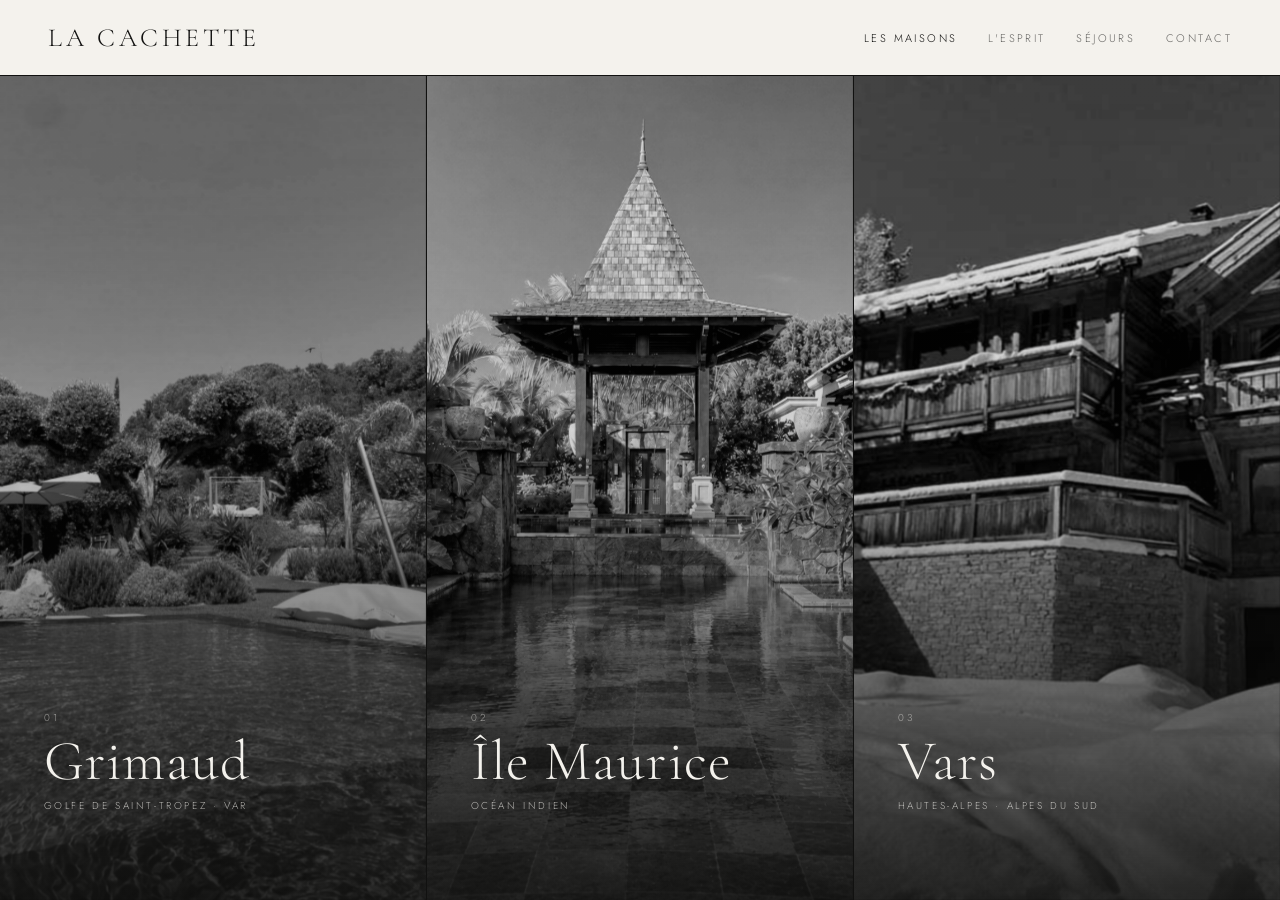
==== index.html @ d85d5a88 "Accueil : les trois colonnes deviennent la version par défaut Co-Authored-By: Claude Opus 5 <noreply" ====
<!doctype html>
<html lang="fr">
<head>
<meta charset="utf-8">
<meta name="viewport" content="width=device-width, initial-scale=1">
<meta name="robots" content="noindex, nofollow">
<title>Nos maisons — La Cachette</title>
<meta name="description" content="Trois Cachettes : Grimaud, golfe de Saint-Tropez · Île Maurice · Vars, Hautes-Alpes.">
<link rel="preconnect" href="https://fonts.googleapis.com">
<link rel="preconnect" href="https://fonts.gstatic.com" crossorigin>
<link href="https://fonts.googleapis.com/css2?family=Cormorant+Garamond:ital,wght@0,300;0,400;1,300&family=Jost:wght@300;400&display=swap" rel="stylesheet">
<link rel="stylesheet" href="assets/style.css?v=1789736320">
</head>
<body>

<header class="entete">
  <a class="marque" href="index.html">La&nbsp;Cachette</a>
  <nav class="nav">
    <a href="index.html" aria-current="page">Les maisons</a>
    <a href="esprit.html">L'esprit</a>
    <a href="sejours.html">Séjours</a>
    <a href="contact.html">Contact</a>
  </nav>
</header>

<main class="maisons colonnes" id="maisons">

  <a class="maison" id="m-grimaud" href="grimaud.html" aria-label="La Cachette Grimaud, golfe de Saint-Tropez">
    <span class="maison__media" data-media>
      <img src="assets/img/grimaud/piscine-jardin.jpg" alt="La Cachette — Grimaud, golfe de Saint-Tropez" loading="eager" decoding="async">
    </span>
    <span class="maison__texte">
      <span class="maison__index">01</span>
      <h2 class="maison__nom">Grimaud</h2>
      <span class="maison__lieu">Golfe de Saint-Tropez · Var</span>
      <span class="maison__lien"><i></i>Découvrir la maison</span>
    </span>
  </a>

  <a class="maison" id="m-maurice" href="ile-maurice.html" aria-label="La Cachette Île Maurice">
    <span class="maison__media" data-media>
      <img src="assets/img/maurice/gazebo-depuis-la-piscine.jpg" alt="La Cachette — Île Maurice" loading="eager" decoding="async">
    </span>
    <span class="maison__texte">
      <span class="maison__index">02</span>
      <h2 class="maison__nom">Île&nbsp;Maurice</h2>
      <span class="maison__lieu">Océan Indien</span>
      <span class="maison__lien"><i></i>Découvrir la maison</span>
    </span>
  </a>

  <a class="maison" id="m-vars" href="vars.html" aria-label="La Cachette Vars, Hautes-Alpes">
    <span class="maison__media" data-media>
      <img src="assets/img/vars/t-chalet-sous-la-neige.jpg" alt="La Cachette — Vars, Hautes-Alpes" loading="eager" decoding="async">
    </span>
    <span class="maison__texte">
      <span class="maison__index">03</span>
      <h2 class="maison__nom">Vars</h2>
      <span class="maison__lieu">Hautes-Alpes · Alpes du Sud</span>
      <span class="maison__lien"><i></i>Découvrir la maison</span>
    </span>
  </a>

</main>

<script>
  /* Si une photo manque encore, la bande bascule sur son emblème gravé
     et affiche un discret « Photos à venir ». Dépose simplement
     assets/img/grimaud.jpg ou assets/img/vars.jpg pour l'activer. */
  document.querySelectorAll('[data-media] img').forEach(function (img) {
    function vide() {
      var media = img.closest('[data-media]');
      if (media.classList.contains('vide')) return;
      media.classList.add('vide');
      var tag = document.createElement('span');
      tag.className = 'maison__bientot';
      tag.textContent = 'Photos à venir';
      media.parentElement.appendChild(tag);
    }
    img.addEventListener('error', vide);
    if (img.complete && img.naturalWidth === 0) vide();
  });

  /* Sur écran tactile il n'y a pas de survol : la bande la plus proche
     du centre de l'écran prend la couleur, les autres restent grises. */
  (function () {
    if (!window.matchMedia('(hover: none)').matches) return;
    var conteneur = document.getElementById('maisons');
    var bandes = Array.prototype.slice.call(conteneur.querySelectorAll('.maison'));
    var enAttente = false;

    function reveler() {
      enAttente = false;
      var centre = window.innerHeight / 2;
      var gagnante = null, meilleure = Infinity;
      bandes.forEach(function (b) {
        var r = b.getBoundingClientRect();
        var d = Math.abs(r.top + r.height / 2 - centre);
        if (d < meilleure) { meilleure = d; gagnante = b; }
      });
      bandes.forEach(function (b) { b.classList.toggle('est-active', b === gagnante); });
      conteneur.classList.toggle('a-une-active', !!gagnante);
    }

    function planifier() {
      if (enAttente) return;
      enAttente = true;
      requestAnimationFrame(reveler);
    }

    window.addEventListener('scroll', planifier, { passive: true });
    window.addEventListener('resize', planifier);
    reveler();
  })();
</script>

</body>
</html>
---- assets/style.css ----
/* La Cachette — feuille commune
   Repères : voir BRAND.md. Encre, ivoire, nuit ; Cormorant + Jost ; 900 ms. */

:root{
  --noir:#111110;
  --ivoire:#f4f2ed;
  --nuit:#090908;
  --or:#b9a37e;
  --trait:#111110;
  --serif:"Cormorant Garamond", "EB Garamond", Garamond, "Times New Roman", serif;
  --sans:"Jost", "Futura", "Avenir Next", system-ui, sans-serif;
  --ease:cubic-bezier(.22,.61,.36,1);
  --duree:900ms;
  --entete:76px;
}
*{box-sizing:border-box}
html{scroll-behavior:smooth}
body{
  margin:0; background:var(--ivoire); color:var(--noir);
  font-family:var(--sans); font-weight:300;
  -webkit-font-smoothing:antialiased;
}
img{max-width:100%}

/* ---------------------------------------------------------------- en-tête */
.entete{
  position:fixed; inset:0 0 auto 0; z-index:30;
  height:var(--entete);
  display:flex; align-items:center; justify-content:space-between;
  padding:0 clamp(18px,4vw,48px);
  background:var(--ivoire);
  border-bottom:1px solid var(--trait);
}
.marque{
  font-family:var(--serif); font-size:clamp(20px,2.4vw,26px);
  letter-spacing:.14em; text-transform:uppercase; text-decoration:none; color:inherit;
}
.nav{display:flex; gap:clamp(16px,2.4vw,34px)}
.nav a{
  font-size:11px; letter-spacing:.22em; text-transform:uppercase;
  text-decoration:none; color:inherit; opacity:.62;
  transition:opacity .35s var(--ease);
}
.nav a:hover,.nav a[aria-current]{opacity:1}
@media (max-width:640px){
  :root{--entete:62px}
  .nav a:not([aria-current]){display:none}
}

/* ------------------------------------------------------ page « nos maisons » */
.maisons{
  margin-top:var(--entete);
  height:calc(100vh - var(--entete));
  height:calc(100svh - var(--entete));
  display:flex; flex-direction:column;
}
.maison{
  position:relative; flex:1 1 0; min-height:0;
  display:block; overflow:hidden;
  text-decoration:none; color:var(--ivoire);
  border-bottom:1px solid var(--trait);
  background:#0e0e0d; isolation:isolate;
}
.maison:last-child{border-bottom:0}

#m-grimaud img{object-position:center 50%}
#m-maurice img{object-position:center 42%}
#m-vars    img{object-position:center 45%}
#m-grimaud{--embleme:url("logos/la-cachette-golfe-saint-tropez-blanc.svg")}
#m-maurice{--embleme:url("logos/la-cachette-ile-maurice-blanc.svg")}
#m-vars   {--embleme:url("logos/la-cachette-vars-blanc.svg")}

.maison__media{position:absolute; inset:0; overflow:hidden}
.maison__media img{
  width:100%; height:100%; object-fit:cover; display:block;
  transform:scale(1.001);
  filter:grayscale(1) contrast(1.02) brightness(1);
  transition:transform var(--duree) var(--ease), filter var(--duree) var(--ease);
  will-change:transform,filter;
}
.maison__media::after{
  content:""; position:absolute; inset:0; z-index:1;
  background:linear-gradient(100deg,rgba(9,9,8,.84) 0%,rgba(9,9,8,.48) 34%,
                             rgba(9,9,8,.14) 66%,rgba(9,9,8,.26) 100%);
  transition:opacity var(--duree) var(--ease);
}
.maison__media.vide{
  background:radial-gradient(120% 160% at 20% 20%, #2a2a27 0%, #161614 55%, #0d0d0c 100%);
}
.maison__media.vide img{display:none}
.maison__media.vide::before{
  content:""; position:absolute; inset:0; z-index:1; opacity:.15;
  background:var(--embleme) 72% 50%/auto 62% no-repeat;
  transition:opacity var(--duree) var(--ease), transform var(--duree) var(--ease);
}

.maison__texte{
  position:relative; z-index:2; height:100%;
  display:flex; flex-direction:column; justify-content:center;
  padding:0 clamp(22px,6vw,90px);
  transform:translateY(6px);
  transition:transform var(--duree) var(--ease);
}
.maison__index{font-size:10px; letter-spacing:.34em; opacity:.55; margin-bottom:.9em}
.maison__nom{
  font-family:var(--serif); font-weight:300;
  font-size:clamp(38px,7.2vw,92px); line-height:.98; margin:0; letter-spacing:.02em;
  text-shadow:0 2px 30px rgba(0,0,0,.45);
}
.maison__lieu{
  margin-top:.85em; font-size:11px; letter-spacing:.26em; text-transform:uppercase; opacity:.7;
}
.maison__lien{
  display:flex; align-items:center; gap:.8em;
  margin-top:1.4em; font-size:10px; letter-spacing:.28em; text-transform:uppercase;
  opacity:0; transform:translateY(10px);
  transition:opacity var(--duree) var(--ease), transform var(--duree) var(--ease);
}
.maison__lien i{display:block; width:52px; height:1px; background:currentColor}
.maison__bientot{
  position:absolute; top:clamp(14px,2.4vw,26px); right:clamp(18px,4vw,44px);
  z-index:3; font-size:9px; letter-spacing:.26em; text-transform:uppercase;
  padding:.6em 1em; border:1px solid rgba(244,242,237,.34); color:rgba(244,242,237,.72);
}

.maison:hover .maison__media img,
.maison:focus-visible .maison__media img,
.maison.est-active .maison__media img{
  filter:grayscale(0) contrast(1) brightness(1); transform:scale(1.07);
}
.maison:hover .maison__media::after,
.maison:focus-visible .maison__media::after,
.maison.est-active .maison__media::after{opacity:.88}
.maison:hover .maison__media.vide::before,
.maison:focus-visible .maison__media.vide::before,
.maison.est-active .maison__media.vide::before{opacity:.34; transform:scale(1.03)}
.maison:hover .maison__texte,
.maison:focus-visible .maison__texte,
.maison.est-active .maison__texte{transform:translateY(0)}
.maison:hover .maison__lien,
.maison:focus-visible .maison__lien,
.maison.est-active .maison__lien{opacity:.92; transform:translateY(0)}
.maisons:hover .maison:not(:hover) .maison__media img,
.maisons.a-une-active .maison:not(.est-active) .maison__media img{
  filter:grayscale(1) contrast(1.02) brightness(.58);
}
.maisons:hover .maison:not(:hover) .maison__texte,
.maisons.a-une-active .maison:not(.est-active) .maison__texte{opacity:.72}
@media (hover:none){ .maison__lien{opacity:.9; transform:none} }
.maison:focus-visible{outline:2px solid var(--or); outline-offset:-4px}

@media (max-width:640px){
  .maisons{height:auto}
  .maison{height:46svh; min-height:280px}
}

/* variante : trois colonnes côte à côte (index.html) */
.maisons.colonnes{flex-direction:row}
.colonnes .maison{border-bottom:0; border-right:1px solid var(--trait)}
.colonnes .maison:last-child{border-right:0}
.colonnes #m-grimaud img{object-position:center 60%}
.colonnes #m-maurice img{object-position:center 45%}
.colonnes #m-vars    img{object-position:center 50%}
.colonnes .maison__media::after{
  background:linear-gradient(180deg,rgba(9,9,8,.10) 0%,rgba(9,9,8,.18) 45%,
                             rgba(9,9,8,.62) 78%,rgba(9,9,8,.86) 100%);
}
.colonnes .maison__texte{
  justify-content:flex-end;
  padding:0 clamp(22px,3.4vw,52px) clamp(34px,5vw,66px);
}
.colonnes .maison__nom{font-size:clamp(34px,4.4vw,66px)}
.colonnes .maison__lieu{font-size:10px}
.colonnes .maison__media.vide::before{background-position:50% 36%; background-size:70% auto}
@media (max-width:640px){
  .maisons.colonnes{flex-direction:column}
  .colonnes .maison{border-right:0; border-bottom:1px solid var(--trait)}
}

/* --------------------------------------------------------- page d'une maison */
.hero{
  position:relative; margin-top:var(--entete);
  height:calc(100vh - var(--entete)); height:calc(100svh - var(--entete));
  min-height:480px; overflow:hidden; background:#0e0e0d; color:var(--ivoire);
  border-bottom:1px solid var(--trait);
}
/* les photos, empilées ; une seule visible, fondu entre deux */
.hero__diapos{position:absolute; inset:0}
.hero__diapos img{
  position:absolute; inset:0; width:100%; height:100%;
  object-fit:cover; object-position:center 42%; display:block;
  opacity:0; transition:opacity 1.6s var(--ease);
}
.hero__diapos img.est-visible{opacity:1}
/* un lent zoom pendant que la photo est à l'écran */
.hero__diapos img.anime{animation:hero-derive 9s linear forwards}
@keyframes hero-derive{from{transform:scale(1)} to{transform:scale(1.06)}}

.hero__commandes{
  position:absolute; z-index:3; right:clamp(18px,4vw,44px); bottom:clamp(22px,3.6vw,40px);
  display:flex; align-items:center; gap:14px;
}
.hero__fleche{
  width:38px; height:38px; border:1px solid rgba(244,242,237,.45); background:none;
  color:var(--ivoire); font-family:var(--serif); font-size:24px; line-height:1;
  cursor:pointer; padding:0; transition:border-color .3s var(--ease), background .3s var(--ease);
}
.hero__fleche:hover,.hero__fleche:focus-visible{border-color:var(--ivoire); background:rgba(244,242,237,.12)}
.hero__fleche:focus-visible,.hero__points button:focus-visible{outline:2px solid var(--or); outline-offset:2px}
.hero__points{display:flex; gap:10px}
.hero__points button{
  width:7px; height:7px; padding:0; border:0; border-radius:50%; cursor:pointer;
  background:rgba(244,242,237,.38); transition:background .3s var(--ease), transform .3s var(--ease);
}
.hero__points button[aria-current="true"]{background:var(--ivoire); transform:scale(1.3)}
@media (max-width:640px){ .hero__fleche{display:none} }
.hero::after{
  content:""; position:absolute; inset:0;
  background:linear-gradient(100deg,rgba(9,9,8,.78) 0%,rgba(9,9,8,.34) 40%,
                             rgba(9,9,8,.10) 70%,rgba(9,9,8,.30) 100%);
}
/* Les URL d'un var() se résolvent depuis CETTE feuille, pas depuis la page :
   les emblèmes sont donc déclarés ici et non en style en ligne. */
.hero.h-grimaud{--embleme:url("logos/la-cachette-golfe-saint-tropez-blanc.svg")}
.hero.h-maurice{--embleme:url("logos/la-cachette-ile-maurice-blanc.svg")}
.hero.h-vars   {--embleme:url("logos/la-cachette-vars-blanc.svg")}

.hero.vide{
  background:radial-gradient(120% 160% at 20% 20%, #2a2a27 0%, #161614 55%, #0d0d0c 100%);
}
.hero.vide .hero__diapos{display:none}
.hero.vide::before{
  content:""; position:absolute; inset:0; z-index:1; opacity:.26;
  background:var(--embleme) 72% 44%/auto 52% no-repeat;
}
.hero.vide::after{background:linear-gradient(100deg,rgba(9,9,8,.7) 0%,rgba(9,9,8,.2) 45%,rgba(9,9,8,0) 75%)}
.hero__texte{
  position:relative; z-index:2; height:100%;
  display:flex; flex-direction:column; justify-content:flex-end;
  padding:0 clamp(22px,6vw,90px) clamp(38px,6vw,74px);
}
.hero__index{font-size:10px; letter-spacing:.34em; text-transform:uppercase; opacity:.62}
.hero h1{
  font-family:var(--serif); font-weight:300; margin:.28em 0 0;
  font-size:clamp(46px,9vw,116px); line-height:.94; letter-spacing:.02em;
  text-shadow:0 2px 34px rgba(0,0,0,.45);
}
.hero__lieu{margin-top:.9em; font-size:11px; letter-spacing:.26em; text-transform:uppercase; opacity:.72}
.hero__cta{
  display:inline-flex; align-items:center; gap:.8em; align-self:flex-start;
  margin-top:2.2em; color:inherit; text-decoration:none;
  font-size:10px; letter-spacing:.28em; text-transform:uppercase;
  border:1px solid rgba(244,242,237,.5); padding:1.1em 2.2em;
  transition:background .4s var(--ease), color .4s var(--ease), border-color .4s var(--ease);
}
.hero__cta:hover,.hero__cta:focus-visible{background:var(--ivoire); color:var(--noir); border-color:var(--ivoire)}

.bloc{padding:clamp(56px,8vw,108px) clamp(22px,6vw,90px); border-bottom:1px solid #dfdbd2}
.bloc:last-of-type{border-bottom:0}
.bloc>h2{
  font-family:var(--serif); font-weight:300; font-size:clamp(26px,3.4vw,44px);
  margin:0 0 .9em; letter-spacing:.02em;
}
.surtitre{
  font-size:10px; letter-spacing:.32em; text-transform:uppercase;
  opacity:.5; margin:0 0 1.6em;
}

.intro{display:grid; grid-template-columns:minmax(0,1.15fr) minmax(0,1fr); gap:clamp(30px,6vw,84px)}
.intro p{font-family:var(--serif); font-size:clamp(19px,2.1vw,26px); line-height:1.5; margin:0 0 .8em}
.intro p+p{font-size:clamp(15px,1.4vw,17px); font-family:var(--sans); line-height:1.75; opacity:.78}
@media (max-width:820px){ .intro{grid-template-columns:1fr} }

.enbref{list-style:none; margin:0; padding:0; border-top:1px solid #dfdbd2}
.enbref li{
  display:flex; justify-content:space-between; gap:20px;
  padding:.95em 0; border-bottom:1px solid #dfdbd2;
  font-size:13px; line-height:1.5;
}
.enbref b{font-weight:400; letter-spacing:.16em; text-transform:uppercase; font-size:10px; opacity:.55; flex:0 0 34%}
.arediger{
  border:1px solid #dfdbd2; padding:1.2em 1.4em; font-size:12px; line-height:1.7;
  letter-spacing:.04em; opacity:.62;
}

.grille{
  display:grid; grid-template-columns:repeat(auto-fill,minmax(240px,1fr));
  gap:clamp(10px,1.4vw,20px);
}
.grille figure{margin:0; position:relative}
.grille button{
  display:block; width:100%; padding:0; border:0; background:#e6e2d9;
  cursor:zoom-in; overflow:hidden; line-height:0;
}
/* Sur la page d'une maison, les photos sont en couleur : c'est déjà la
   récompense du clic. Le noir et blanc reste réservé à la page d'accueil. */
.grille img{
  width:100%; aspect-ratio:4/5; object-fit:cover; display:block;
  filter:brightness(.94);
  transition:transform var(--duree) var(--ease), filter var(--duree) var(--ease);
}
.grille button:hover img,.grille button:focus-visible img{
  filter:brightness(1); transform:scale(1.05);
}
.grille figcaption{
  margin-top:.7em; font-size:10px; letter-spacing:.2em; text-transform:uppercase; opacity:.5;
}
.grille button:focus-visible{outline:2px solid var(--or); outline-offset:3px}
.grille .large{grid-column:span 2}
.grille .large img{aspect-ratio:16/10}
@media (max-width:560px){ .grille .large{grid-column:span 1} .grille .large img{aspect-ratio:4/5} }

.plan{max-width:900px; margin:0 auto}
.plan img{display:block; width:100%; border:1px solid #dfdbd2}

/* ---------------------------------------------------------------- sommaire
   Colonne fixe à droite, au milieu de l'écran. Invisible tant que le héros
   est à l'écran, puis suit la lecture. Disparaît sous 1100 px. */
.sommaire{
  position:fixed; right:clamp(18px,2.6vw,40px); top:50%; z-index:15;
  transform:translate(12px,-50%); opacity:0; pointer-events:none;
  transition:opacity .6s var(--ease), transform .6s var(--ease);
}
.sommaire.est-visible{opacity:1; transform:translate(0,-50%); pointer-events:auto}
.sommaire ol{list-style:none; margin:0; padding:0; display:flex; flex-direction:column; gap:14px; align-items:flex-end}
.sommaire a{
  display:flex; align-items:center; gap:12px; flex-direction:row-reverse;
  color:var(--noir); text-decoration:none;
  font-size:10px; letter-spacing:.24em; text-transform:uppercase; opacity:.42;
  transition:opacity .3s var(--ease);
}
.sommaire a i{display:block; width:18px; height:1px; background:currentColor; transition:width .4s var(--ease)}
.sommaire a:hover,.sommaire a:focus-visible{opacity:.85}
.sommaire a[aria-current]{opacity:1}
.sommaire a[aria-current] i{width:38px}
.sommaire a:focus-visible{outline:2px solid var(--or); outline-offset:4px}
.bloc,.reserver{scroll-margin-top:var(--entete)}
@media (max-width:1100px){ .sommaire{display:none} }
/* on réserve la colonne de droite au sommaire pour qu'il ne couvre rien */
@media (min-width:1101px){
  .a-sommaire .bloc,.a-sommaire .reserver{padding-right:calc(clamp(22px,6vw,90px) + 230px)}
  /* les filets entre sections s'arrêtent avant la colonne du sommaire */
  .a-sommaire .bloc{position:relative; border-bottom:0}
  .a-sommaire .bloc:not(:last-of-type)::after{
    content:""; position:absolute; bottom:0; height:1px; background:#dfdbd2;
    left:clamp(22px,6vw,90px); right:calc(clamp(22px,6vw,90px) + 230px);
  }
  .a-sommaire .reserver{border-top:0}
  .a-sommaire .reserver::before{
    content:""; position:absolute; top:0; height:1px; background:var(--noir);
    left:clamp(22px,6vw,90px); right:calc(clamp(22px,6vw,90px) + 230px);
  }
  .a-sommaire .reserver{position:relative}
  /* et le sommaire pose son propre fond, léger voile givré */
  .sommaire{
    padding:22px 20px 22px 26px; margin-right:-20px;
    background:rgba(244,242,237,.78);
    -webkit-backdrop-filter:blur(10px); backdrop-filter:blur(10px);
  }
}
html{scroll-behavior:smooth}
@media (prefers-reduced-motion:reduce){ html{scroll-behavior:auto} }

/* ------------------------------------------------------------- visionneuse */
.visionneuse{
  position:fixed; inset:0; z-index:60; background:var(--nuit);
  display:flex; align-items:center; justify-content:center; flex-direction:column;
  padding:clamp(16px,4vw,54px);
}
.visionneuse[hidden]{display:none}
.visionneuse img{max-width:100%; max-height:82vh; object-fit:contain; display:block}
.visionneuse figcaption{
  color:var(--ivoire); margin-top:1.2em;
  font-size:10px; letter-spacing:.24em; text-transform:uppercase; opacity:.6;
}
.visionneuse figure{margin:0; display:flex; flex-direction:column; align-items:center}
.visionneuse button{
  position:absolute; background:none; border:0; color:var(--ivoire);
  cursor:pointer; opacity:.55; padding:16px; line-height:1;
  font-family:var(--serif); font-size:34px;
  transition:opacity .3s var(--ease);
}
.visionneuse button:hover,.visionneuse button:focus-visible{opacity:1}
.v-fermer{top:8px; right:14px; font-size:26px}
.v-prec{left:6px; top:50%; transform:translateY(-50%)}
.v-suiv{right:6px; top:50%; transform:translateY(-50%)}

/* ------------------------------------------------------------------- pied */
.pied{
  background:var(--nuit); color:var(--ivoire);
  padding:clamp(48px,7vw,84px) clamp(22px,6vw,90px) clamp(30px,4vw,44px);
}
.pied__maisons{display:flex; flex-wrap:wrap; gap:clamp(24px,5vw,70px); margin-bottom:clamp(34px,5vw,58px)}
.pied__maisons a{
  color:inherit; text-decoration:none;
  font-family:var(--serif); font-size:clamp(22px,2.6vw,32px); font-weight:300;
  opacity:.55; transition:opacity .4s var(--ease);
}
.pied__maisons a:hover,.pied__maisons a[aria-current]{opacity:1}
.pied__bas{
  display:flex; flex-wrap:wrap; justify-content:space-between; gap:16px;
  border-top:1px solid rgba(244,242,237,.16); padding-top:1.6em;
  font-size:10px; letter-spacing:.22em; text-transform:uppercase; opacity:.5;
}
.pied__bas a{color:inherit}

@media (prefers-reduced-motion:reduce){
  html{scroll-behavior:auto}
  *{transition-duration:.01ms !important}
  .maison__media img,.grille img{transform:none !important}
  .hero__diapos img{animation:none !important}
}

/* ------------------------------------------------------------------ contact
   Le principe : un formulaire en une colonne, et une fiche qui se remplit
   en direct à côté. On ne demande que ce qui sert à répondre. */

.contact{
  margin-top:var(--entete);
  display:grid; grid-template-columns:minmax(0,1fr) minmax(320px,392px);
  gap:clamp(30px,5vw,80px);
  padding:clamp(48px,7vw,96px) clamp(22px,6vw,90px) clamp(60px,8vw,110px);
  align-items:start;
}
/* en bas d'une page maison : même grille, sous un filet, sans marge de tête */
.reserver{
  display:grid; grid-template-columns:minmax(0,760px) minmax(280px,340px);
  justify-content:center;
  gap:clamp(24px,3.5vw,48px);
  padding:clamp(48px,6vw,84px) clamp(22px,6vw,90px) clamp(56px,7vw,96px);
  align-items:start;
  background:#e8e3d8;
  border-top:1px solid var(--noir);
  scroll-margin-top:var(--entete);
}
.reserver .demande__titre{margin-bottom:clamp(4px,1vw,14px)}
.reserver .demande__titre h2{font-size:clamp(30px,4vw,50px)}
.reserver .demande__titre p{font-size:14px}
.reserver>div:not(.demande__titre){
  background:#fff; border:1px solid #d6d0c3;
  padding:clamp(22px,3vw,38px) clamp(20px,3vw,40px) clamp(18px,2.4vw,30px);
}
.reserver .champs{margin-bottom:clamp(26px,3.2vw,38px)}
.reserver .champs>legend{margin-bottom:1.1em}
.reserver .fiche{background:#fff; border-color:#d6d0c3}
.reserver .fiche h2{margin-bottom:1.1em}
.reserver .cal-mois{gap:clamp(18px,2.6vw,36px)}
.reserver .cal-grille{max-width:330px; margin:0 auto}
.reserver .cal-case button{aspect-ratio:auto; height:34px; min-height:0; font-size:12.5px}
.reserver .cal-titres span{font-size:clamp(16px,1.6vw,19px)}
.reserver .cal-tete{margin-bottom:14px}
.reserver .cal-grille>b{padding-bottom:.7em}
.reserver .envoyer{margin-top:0}

@media (max-width:900px){
  .contact,.reserver{grid-template-columns:1fr}
  /* en une colonne, la fiche passe devant : elle se remplit sous les yeux
     pendant qu'on répond, au lieu d'arriver après le bouton d'envoi. */
  .demande__titre{order:-2; margin-bottom:clamp(26px,5vw,40px)}
  .fiche{position:static; order:-1; margin-bottom:clamp(30px,5vw,44px)}
  .fiche__embleme{height:60px}
}

.demande__titre{grid-column:1 / -1; margin:0 0 clamp(10px,2vw,22px)}
.demande__titre h1,.demande__titre h2{
  font-family:var(--serif); font-weight:300; letter-spacing:.02em;
  font-size:clamp(40px,6vw,76px); line-height:1; margin:.2em 0 0;
}
.demande__titre p{
  margin:1.1em 0 0; max-width:44ch; font-size:15px; line-height:1.8; opacity:.72;
}

.champs{border:0; padding:0; margin:0 0 clamp(34px,4.5vw,52px); min-width:0}
.champs>legend{
  padding:0; margin:0 0 1.5em; width:100%;
  font-size:10px; letter-spacing:.32em; text-transform:uppercase; opacity:.5;
  border-bottom:1px solid #dfdbd2; padding-bottom:1em;
}

/* le choix de la maison : trois cartes gravées plutôt qu'une liste déroulante */
.choixmaison{display:grid; grid-template-columns:repeat(auto-fit,minmax(150px,1fr)); gap:12px}
.choixmaison input{position:absolute; opacity:0; width:0; height:0}
.choixmaison label{
  display:block; cursor:pointer; text-align:center;
  border:1px solid #dfdbd2; padding:20px 12px 16px;
  background:#fbfaf7;
  transition:border-color .4s var(--ease), background .4s var(--ease);
}
.choixmaison label:hover{border-color:#b8b2a5}
.choixmaison i{
  display:block; height:54px; margin-bottom:14px;
  background:var(--embleme) center/contain no-repeat;
  opacity:.42; transition:opacity .4s var(--ease);
}
.choixmaison b{
  display:block; font-family:var(--serif); font-weight:300; font-size:19px; letter-spacing:.02em;
}
.choixmaison small{
  display:block; margin-top:.55em;
  font-size:9px; letter-spacing:.2em; text-transform:uppercase; opacity:.5;
}
.choixmaison input:checked+label{border-color:var(--noir); background:#fff}
.choixmaison input:checked+label i{opacity:1}
.choixmaison input:focus-visible+label{outline:2px solid var(--or); outline-offset:2px}
.c-grimaud{--embleme:url("logos/la-cachette-golfe-saint-tropez.svg")}
.c-maurice{--embleme:url("logos/la-cachette-ile-maurice.svg")}
.c-vars   {--embleme:url("logos/la-cachette-vars.svg")}

.duo{display:grid; grid-template-columns:1fr 1fr; gap:clamp(12px,2vw,22px)}
@media (max-width:520px){ .duo{grid-template-columns:1fr} }

.champ{display:block; margin-bottom:22px}
.champ>span{
  display:block; margin-bottom:.7em;
  font-size:10px; letter-spacing:.22em; text-transform:uppercase; opacity:.55;
}
.champ input,.champ textarea{
  width:100%; font:inherit; font-size:15px; color:inherit;
  background:transparent; border:0; border-bottom:1px solid #cfc9bc;
  padding:.55em 0; border-radius:0; -webkit-appearance:none;
  transition:border-color .35s var(--ease);
}
.champ textarea{resize:vertical; min-height:112px; line-height:1.7}
.champ input:focus,.champ textarea:focus{outline:0; border-bottom-color:var(--noir)}
.champ input::placeholder,.champ textarea::placeholder{color:#a9a294}
.champ input:user-invalid,.champ textarea:user-invalid{border-bottom-color:#9c4a3c}
.champ__aide{display:block; margin-top:.6em; font-size:11px; opacity:.5; line-height:1.6}

.compteur{
  display:flex; align-items:center; justify-content:space-between; gap:16px;
  border-bottom:1px solid #cfc9bc; padding:.35em 0 .7em;
}
.compteur__nom{font-size:15px}
.compteur__nom small{display:block; font-size:11px; opacity:.5; margin-top:.3em}
.compteur__reglage{display:flex; align-items:center; gap:14px}
.compteur button{
  width:34px; height:34px; border:1px solid #cfc9bc; background:none; color:inherit;
  font-size:17px; line-height:1; cursor:pointer; padding:0;
  transition:border-color .3s var(--ease), color .3s var(--ease);
}
.compteur button:hover:enabled{border-color:var(--noir)}
.compteur button:disabled{opacity:.3; cursor:default}
.compteur button:focus-visible{outline:2px solid var(--or); outline-offset:2px}
.compteur output{min-width:1.6em; text-align:center; font-size:15px; font-variant-numeric:tabular-nums}

.envoyer{
  width:100%; margin-top:8px; padding:1.25em 1em;
  background:var(--noir); color:var(--ivoire); border:1px solid var(--noir);
  font:inherit; font-size:11px; letter-spacing:.28em; text-transform:uppercase;
  cursor:pointer; transition:background .4s var(--ease), color .4s var(--ease);
}
.envoyer:hover{background:transparent; color:var(--noir)}
.envoyer:focus-visible{outline:2px solid var(--or); outline-offset:3px}

.erreurs{
  margin:0 0 20px; padding:1em 1.2em; border:1px solid #9c4a3c; color:#8c4234;
  font-size:13px; line-height:1.7;
}
.erreurs ul{margin:.5em 0 0; padding-left:1.2em}

/* la fiche qui se remplit en direct */
.fiche{
  position:sticky; top:calc(var(--entete) + 26px);
  border:1px solid #dfdbd2; background:#fbfaf7; padding:clamp(24px,3vw,34px);
}
.fiche__embleme{
  height:76px; margin-bottom:20px;
  background:var(--embleme, none) center/contain no-repeat; opacity:.9;
  transition:opacity .5s var(--ease);
}
.fiche__embleme.f-grimaud{--embleme:url("logos/la-cachette-golfe-saint-tropez.svg")}
.fiche__embleme.f-maurice{--embleme:url("logos/la-cachette-ile-maurice.svg")}
.fiche__embleme.f-vars   {--embleme:url("logos/la-cachette-vars.svg")}
.fiche__embleme.vide{
  background:none; opacity:1;
  display:flex; align-items:center; justify-content:center;
}
.fiche__embleme.vide::before{
  content:""; width:64px; height:1px; background:#cfc9bc;
}
.fiche h2{
  font-family:var(--serif); font-weight:300; font-size:26px; letter-spacing:.02em;
  margin:0 0 1.1em; text-align:center;
}
.fiche dl{margin:0; border-top:1px solid #e6e1d7}
.fiche div{
  display:flex; justify-content:space-between; gap:16px;
  padding:.9em 0; border-bottom:1px solid #e6e1d7;
}
.fiche dt{font-size:10px; letter-spacing:.2em; text-transform:uppercase; opacity:.5}
.fiche dd{margin:0; font-size:13px; text-align:right}
.fiche dd.attente{opacity:.35}
.fiche__maisons dd{font-family:var(--serif); font-size:20px; letter-spacing:.02em}
.fiche__maisons a{color:inherit; text-decoration:none; border-bottom:1px solid transparent; transition:border-color .3s var(--ease)}
.fiche__maisons a:hover,.fiche__maisons a:focus-visible{border-color:currentColor}
.fiche__nuits{
  margin:1.3em 0 0; text-align:center;
  font-family:var(--serif); font-size:20px; letter-spacing:.02em;
}
.fiche__note{margin:1.6em 0 0; font-size:11px; line-height:1.75; opacity:.5}

/* l'écran de confirmation */
.recap{max-width:620px}
.recap h2{
  font-family:var(--serif); font-weight:300; font-size:clamp(30px,4vw,46px);
  letter-spacing:.02em; margin:0 0 .5em;
}
.recap>p{font-size:15px; line-height:1.8; opacity:.75; margin:0 0 2em; max-width:48ch}
.recap pre{
  border:1px solid #dfdbd2; background:#fbfaf7; padding:1.6em;
  font:inherit; font-size:13px; line-height:1.9; white-space:pre-wrap; margin:0 0 1.6em;
}
.recap__actions{display:flex; flex-wrap:wrap; gap:12px; align-items:center}
.recap__actions .envoyer{width:auto; margin:0; padding:1.1em 2.4em}
.bouton-fin{
  background:none; border:1px solid #cfc9bc; color:inherit; font:inherit;
  font-size:11px; letter-spacing:.28em; text-transform:uppercase;
  padding:1.1em 2em; cursor:pointer;
  transition:border-color .35s var(--ease);
}
.bouton-fin:hover{border-color:var(--noir)}
.bouton-fin:focus-visible{outline:2px solid var(--or); outline-offset:3px}
.recap__etat{font-size:12px; opacity:.55; margin:1.4em 0 0; line-height:1.7}

/* --------------------------------------------------------- L'esprit, Séjours */

/* ouverture claire, sans photo : le contrepoint des pages maison */
.ouverture{
  margin-top:var(--entete);
  padding:clamp(64px,10vw,140px) clamp(22px,6vw,90px) clamp(48px,7vw,96px);
  border-bottom:1px solid #dfdbd2;
}
.ouverture h1{
  font-family:var(--serif); font-weight:300; letter-spacing:.02em;
  font-size:clamp(44px,7.5vw,104px); line-height:.98; margin:.16em 0 0; max-width:16ch;
}
.ouverture__phrase{
  font-family:var(--serif); font-size:clamp(20px,2.4vw,30px); line-height:1.5;
  max-width:32ch; margin:1.1em 0 0; opacity:.82;
}

.rangee-emblemes{
  display:flex; flex-wrap:wrap; gap:clamp(28px,6vw,84px);
  align-items:flex-end; margin-top:clamp(46px,7vw,84px);
}
.rangee-emblemes a{
  flex:1 1 180px; max-width:280px; text-decoration:none; color:inherit; text-align:center;
}
.rangee-emblemes i{
  display:block; height:clamp(64px,8vw,104px);
  background:var(--embleme) center/contain no-repeat;
  opacity:.5; transition:opacity var(--duree) var(--ease), transform var(--duree) var(--ease);
}
.rangee-emblemes a:hover i,.rangee-emblemes a:focus-visible i{opacity:1; transform:translateY(-3px)}
.rangee-emblemes span{
  display:block; margin-top:1.1em;
  font-size:10px; letter-spacing:.24em; text-transform:uppercase; opacity:.55;
}
.rangee-emblemes a:focus-visible{outline:2px solid var(--or); outline-offset:6px}

/* un texte suivi, en deux colonnes : le propos à gauche, le détail à droite */
.propos{display:grid; grid-template-columns:minmax(0,1fr) minmax(0,1.25fr); gap:clamp(28px,6vw,84px)}
.propos>h2{margin-top:0}
.propos p{margin:0 0 1.15em; line-height:1.85; font-size:15px; max-width:62ch}
.propos p:last-child{margin-bottom:0}
.propos .avant{
  font-family:var(--serif); font-size:clamp(19px,2vw,24px); line-height:1.55; opacity:.85;
}
@media (max-width:820px){ .propos{grid-template-columns:1fr} }

/* les étapes d'un séjour */
.etapes{list-style:none; margin:0; padding:0; display:grid; gap:clamp(18px,3vw,34px);
  grid-template-columns:repeat(auto-fit,minmax(230px,1fr))}
.etapes li{border-top:1px solid var(--noir); padding-top:1.4em}
.etapes b{
  display:block; font-size:10px; letter-spacing:.32em; opacity:.45; margin-bottom:1.1em;
  font-weight:400;
}
.etapes h3{
  font-family:var(--serif); font-weight:300; font-size:clamp(21px,2.2vw,27px);
  margin:0 0 .5em; letter-spacing:.02em;
}
.etapes p{margin:0; font-size:14px; line-height:1.8; opacity:.75}

/* le tableau des trois maisons */
.tableau{width:100%; border-collapse:collapse; font-size:14px}
.tableau th,.tableau td{
  text-align:left; vertical-align:top; padding:1.15em 1.2em 1.15em 0;
  border-bottom:1px solid #dfdbd2;
}
.tableau thead th{
  font-family:var(--serif); font-weight:300; font-size:clamp(20px,2.2vw,26px);
  letter-spacing:.02em; border-bottom-color:var(--noir); padding-bottom:.7em;
}
.tableau thead th small{
  display:block; font-family:var(--sans);
  font-size:9px; letter-spacing:.2em; text-transform:uppercase; opacity:.5; margin-top:.7em;
}
.tableau tbody th{
  font-weight:400; font-size:10px; letter-spacing:.2em; text-transform:uppercase;
  opacity:.5; width:22%;
}
.tableau td{line-height:1.7}
.tableau .vide{opacity:.35; font-style:italic}
.tableau-cadre{overflow-x:auto}
@media (max-width:700px){ .tableau{min-width:640px} }

/* la bande d'appel, en pied de page */
.appel{
  background:var(--nuit); color:var(--ivoire);
  padding:clamp(58px,8vw,104px) clamp(22px,6vw,90px);
  display:flex; flex-wrap:wrap; gap:clamp(24px,4vw,52px);
  align-items:center; justify-content:space-between;
}
.appel h2{
  font-family:var(--serif); font-weight:300; letter-spacing:.02em;
  font-size:clamp(28px,4vw,48px); margin:0; max-width:18ch;
}
.appel p{margin:.9em 0 0; font-size:14px; line-height:1.75; opacity:.6; max-width:42ch}
.appel a{
  flex:0 0 auto; text-decoration:none;
  border:1px solid rgba(244,242,237,.5); color:inherit;
  padding:1.25em 2.6em; font-size:11px; letter-spacing:.28em; text-transform:uppercase;
  transition:background .4s var(--ease), color .4s var(--ease), border-color .4s var(--ease);
}
.appel a:hover,.appel a:focus-visible{background:var(--ivoire); color:var(--noir); border-color:var(--ivoire)}

/* ----------------------------------------------------------------- calendrier
   Deux mois côte à côte, un seul sur mobile. On clique l'arrivée, puis le
   départ ; la plage se remplit entre les deux. */

.calendrier{margin-top:4px}
.cal-tete{
  display:flex; align-items:center; gap:14px;
  margin-bottom:clamp(18px,2.4vw,26px);
}
.cal-tete button{
  width:36px; height:36px; flex:0 0 auto;
  border:1px solid #cfc9bc; background:none; color:inherit;
  font-family:var(--serif); font-size:22px; line-height:1; cursor:pointer; padding:0;
  transition:border-color .3s var(--ease), opacity .3s var(--ease);
}
.cal-tete button:hover:enabled{border-color:var(--noir)}
.cal-tete button:disabled{opacity:.25; cursor:default}
.cal-tete button:focus-visible{outline:2px solid var(--or); outline-offset:2px}
.cal-titres{
  flex:1; display:grid; grid-template-columns:1fr 1fr; gap:clamp(20px,3vw,44px);
  text-align:center;
}
.cal-titres span{
  font-family:var(--serif); font-size:clamp(17px,1.9vw,21px); letter-spacing:.02em;
}
.cal-titres span::first-letter{text-transform:uppercase}

.cal-mois{display:grid; grid-template-columns:1fr 1fr; gap:clamp(20px,3vw,44px)}
.cal-grille{display:grid; grid-template-columns:repeat(7,1fr); row-gap:2px}
.cal-grille>b{
  font-weight:400; text-align:center; padding-bottom:1em;
  font-size:9px; letter-spacing:.14em; text-transform:uppercase; opacity:.42;
}
.cal-case{position:relative}
.cal-case button{
  position:relative; z-index:1;
  width:100%; aspect-ratio:1; min-height:36px;
  border:0; background:none; color:inherit; font:inherit; font-size:13px;
  cursor:pointer; padding:0; font-variant-numeric:tabular-nums;
  transition:background .25s var(--ease), color .25s var(--ease);
}
.cal-case button:disabled{opacity:.22; cursor:default}
.cal-case button:not(:disabled):hover{background:#e9e4d9}
.cal-case button:focus-visible{outline:2px solid var(--or); outline-offset:-2px}

/* la plage : un fond posé sur la cellule, pour qu'il soit continu */
.cal-case.dans::before{
  content:""; position:absolute; inset:0; background:#e9e4d9;
}
.cal-case.bord-gauche::before{left:14%}
.cal-case.bord-droite::before{right:14%}
.cal-case.extremite button{background:var(--noir); color:var(--ivoire)}
.cal-case.extremite button:hover{background:var(--noir)}
.cal-case.aujourdhui button::after{
  content:""; position:absolute; left:50%; bottom:16%; width:3px; height:3px;
  margin-left:-1.5px; background:currentColor; opacity:.5;
}

.cal-pied{
  display:flex; flex-wrap:wrap; align-items:baseline; gap:10px 20px;
  margin-top:1.6em; padding-top:1.3em; border-top:1px solid #e6e1d7;
}
.cal-etat{margin:0; font-size:12px; letter-spacing:.06em; opacity:.62; flex:1 1 auto}
.cal-effacer{
  background:none; border:0; padding:0; color:inherit; font:inherit; cursor:pointer;
  font-size:10px; letter-spacing:.22em; text-transform:uppercase; opacity:.55;
  border-bottom:1px solid currentColor; padding-bottom:.35em;
  transition:opacity .3s var(--ease);
}
.cal-effacer:hover{opacity:1}
.cal-effacer[hidden]{display:none}
.cal-effacer:focus-visible{outline:2px solid var(--or); outline-offset:3px}

@media (max-width:720px){
  .cal-titres{grid-template-columns:1fr}
  .cal-mois{grid-template-columns:1fr}
  .cal-mois>div:last-child{display:none}
  .cal-titres span:last-child{display:none}
}
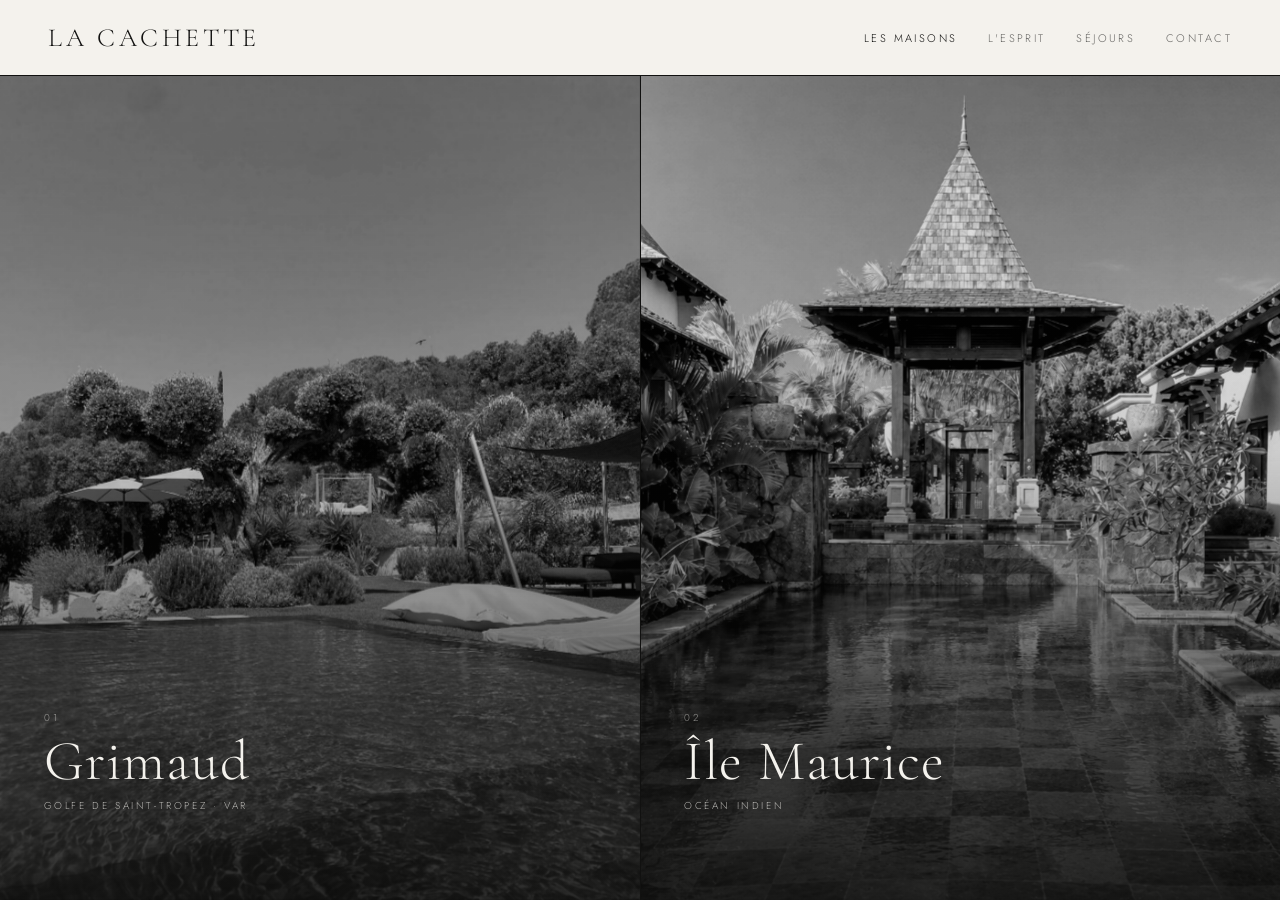
==== commit d6149d6b: "Retire la maison de Vars du site - vars.html et assets/img/vars/ supprimes (37 photos) - colonne Var" ====
--- a/index.html
+++ b/index.html
@@ -5,11 +5,11 @@
 <meta name="viewport" content="width=device-width, initial-scale=1">
 <meta name="robots" content="noindex, nofollow">
 <title>Nos maisons — La Cachette</title>
-<meta name="description" content="Trois Cachettes : Grimaud, golfe de Saint-Tropez · Île Maurice · Vars, Hautes-Alpes.">
+<meta name="description" content="Deux Cachettes : Grimaud, golfe de Saint-Tropez · Île Maurice, océan Indien.">
 <link rel="preconnect" href="https://fonts.googleapis.com">
 <link rel="preconnect" href="https://fonts.gstatic.com" crossorigin>
 <link href="https://fonts.googleapis.com/css2?family=Cormorant+Garamond:ital,wght@0,300;0,400;1,300&family=Jost:wght@300;400&display=swap" rel="stylesheet">
-<link rel="stylesheet" href="assets/style.css?v=1789736320">
+<link rel="stylesheet" href="assets/style.css?v=1791748431">
 </head>
 <body>
 
@@ -49,24 +49,13 @@
     </span>
   </a>
 
-  <a class="maison" id="m-vars" href="vars.html" aria-label="La Cachette Vars, Hautes-Alpes">
-    <span class="maison__media" data-media>
-      <img src="assets/img/vars/t-chalet-sous-la-neige.jpg" alt="La Cachette — Vars, Hautes-Alpes" loading="eager" decoding="async">
-    </span>
-    <span class="maison__texte">
-      <span class="maison__index">03</span>
-      <h2 class="maison__nom">Vars</h2>
-      <span class="maison__lieu">Hautes-Alpes · Alpes du Sud</span>
-      <span class="maison__lien"><i></i>Découvrir la maison</span>
-    </span>
-  </a>
 
 </main>
 
 <script>
   /* Si une photo manque encore, la bande bascule sur son emblème gravé
      et affiche un discret « Photos à venir ». Dépose simplement
-     assets/img/grimaud.jpg ou assets/img/vars.jpg pour l'activer. */
+     assets/img/grimaud.jpg pour l'activer. */
   document.querySelectorAll('[data-media] img').forEach(function (img) {
     function vide() {
       var media = img.closest('[data-media]');
--- a/assets/style.css
+++ b/assets/style.css
@@ -65,10 +65,8 @@
 
 #m-grimaud img{object-position:center 50%}
 #m-maurice img{object-position:center 42%}
-#m-vars    img{object-position:center 45%}
 #m-grimaud{--embleme:url("logos/la-cachette-golfe-saint-tropez-blanc.svg")}
 #m-maurice{--embleme:url("logos/la-cachette-ile-maurice-blanc.svg")}
-#m-vars   {--embleme:url("logos/la-cachette-vars-blanc.svg")}
 
 .maison__media{position:absolute; inset:0; overflow:hidden}
 .maison__media img{
@@ -160,7 +158,6 @@
 .colonnes .maison:last-child{border-right:0}
 .colonnes #m-grimaud img{object-position:center 60%}
 .colonnes #m-maurice img{object-position:center 45%}
-.colonnes #m-vars    img{object-position:center 50%}
 .colonnes .maison__media::after{
   background:linear-gradient(180deg,rgba(9,9,8,.10) 0%,rgba(9,9,8,.18) 45%,
                              rgba(9,9,8,.62) 78%,rgba(9,9,8,.86) 100%);
@@ -223,7 +220,6 @@
    les emblèmes sont donc déclarés ici et non en style en ligne. */
 .hero.h-grimaud{--embleme:url("logos/la-cachette-golfe-saint-tropez-blanc.svg")}
 .hero.h-maurice{--embleme:url("logos/la-cachette-ile-maurice-blanc.svg")}
-.hero.h-vars   {--embleme:url("logos/la-cachette-vars-blanc.svg")}
 
 .hero.vide{
   background:radial-gradient(120% 160% at 20% 20%, #2a2a27 0%, #161614 55%, #0d0d0c 100%);
@@ -504,7 +500,6 @@
 .choixmaison input:focus-visible+label{outline:2px solid var(--or); outline-offset:2px}
 .c-grimaud{--embleme:url("logos/la-cachette-golfe-saint-tropez.svg")}
 .c-maurice{--embleme:url("logos/la-cachette-ile-maurice.svg")}
-.c-vars   {--embleme:url("logos/la-cachette-vars.svg")}
 
 .duo{display:grid; grid-template-columns:1fr 1fr; gap:clamp(12px,2vw,22px)}
 @media (max-width:520px){ .duo{grid-template-columns:1fr} }
@@ -570,7 +565,6 @@
 }
 .fiche__embleme.f-grimaud{--embleme:url("logos/la-cachette-golfe-saint-tropez.svg")}
 .fiche__embleme.f-maurice{--embleme:url("logos/la-cachette-ile-maurice.svg")}
-.fiche__embleme.f-vars   {--embleme:url("logos/la-cachette-vars.svg")}
 .fiche__embleme.vide{
   background:none; opacity:1;
   display:flex; align-items:center; justify-content:center;
@@ -778,6 +772,15 @@
 .cal-case.bord-droite::before{right:14%}
 .cal-case.extremite button{background:var(--noir); color:var(--ivoire)}
 .cal-case.extremite button:hover{background:var(--noir)}
+.cal-case.pris button{
+  color:#a39d90; text-decoration:line-through; text-decoration-color:#c9c3b6;
+  background:repeating-linear-gradient(135deg,transparent 0 5px,#ebe6dc 5px 6px);
+  cursor:default;
+}
+.cal-case.pris button:not(:disabled):hover{background:repeating-linear-gradient(135deg,transparent 0 5px,#ebe6dc 5px 6px)}
+.cal-case.pris.dans::before{background:none}
+.cal-legende{display:flex; align-items:center; gap:.7em; margin:14px 0 0; font-size:10px; letter-spacing:.14em; text-transform:uppercase; opacity:.5}
+.cal-legende i{display:inline-block; width:14px; height:14px; background:repeating-linear-gradient(135deg,transparent 0 3px,#cfc9bc 3px 4px); border:1px solid #cfc9bc}
 .cal-case.aujourdhui button::after{
   content:""; position:absolute; left:50%; bottom:16%; width:3px; height:3px;
   margin-left:-1.5px; background:currentColor; opacity:.5;
